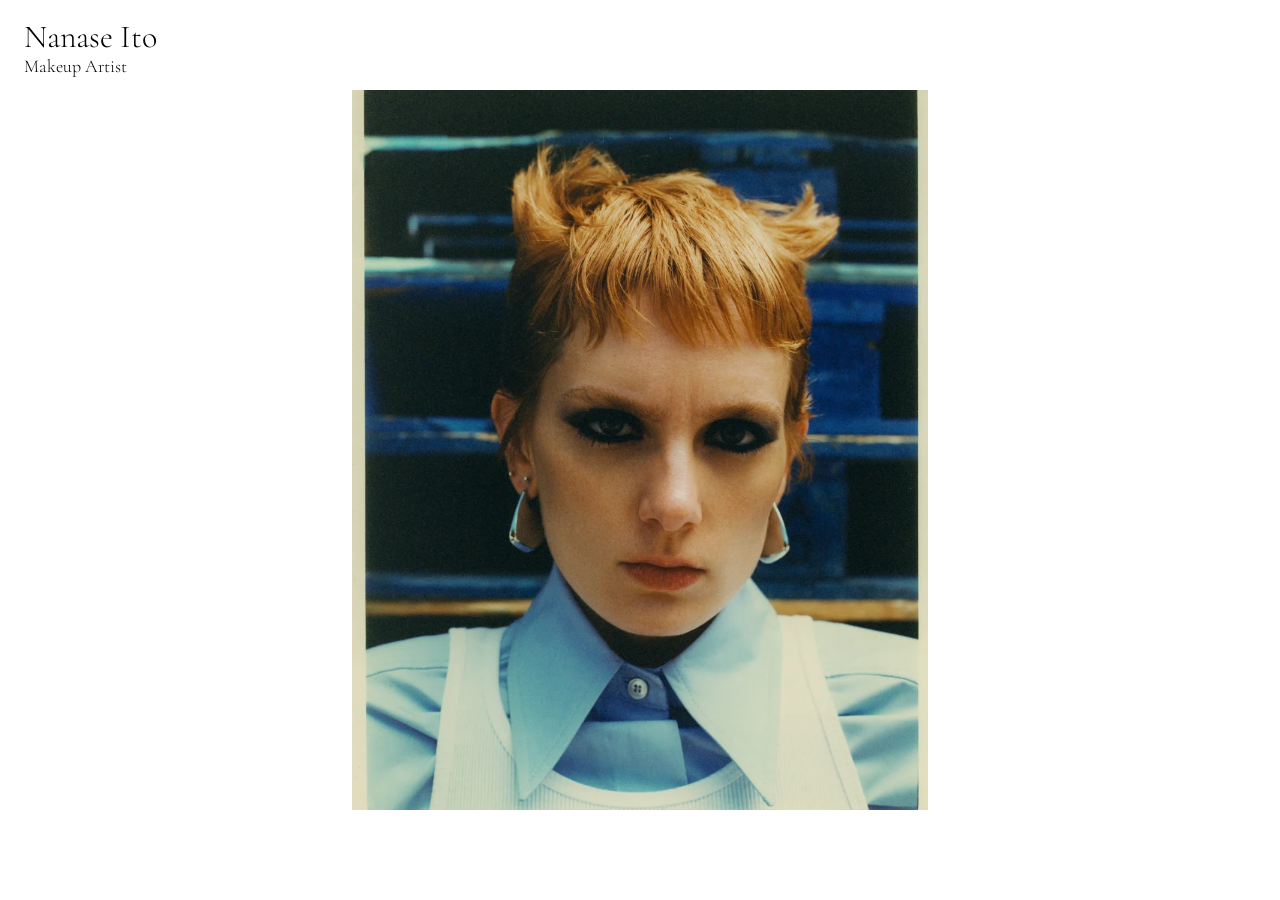
==== index.html @ 6bb492e7 "Nanase Ito: Single Top version Co-Authored-By: Claude Opus 5.5 <noreply@anthropic.com>" ====
<!doctype html>
<html lang="en">
<head>
  <meta charset="utf-8" />
  <meta name="viewport" content="width=device-width, initial-scale=1, viewport-fit=cover" />
  <meta name="format-detection" content="telephone=no, email=no, address=no, date=no" />
  <title>NANASE ITO — Makeup artist</title>
  <meta name="description" content="Nanase Ito, Japanese makeup artist based in New York." />
  <meta name="robots" content="noindex" />

  <link rel="icon" href="data:," />
  <link rel="preconnect" href="https://fonts.googleapis.com" />
  <link rel="preconnect" href="https://fonts.gstatic.com" crossorigin />
  <link rel="stylesheet" href="https://fonts.googleapis.com/css2?family=Cormorant+Garamond:wght@300&display=swap" />
  <!-- Brand typography (.brand / .brand-line, --brand-* and their breakpoints) comes from overview.css,
       so HOME and Overview always share the same values. -->
  <link rel="stylesheet" href="overview.css" />
  <style>
    /* Single Top HOME: one photo, no scroll. The whole screen is one link to overview.html. */
    html, body { height: 100%; overflow: hidden; background: #fff; }
    .home-link {
      position: fixed; inset: 0;
      display: flex; align-items: center; justify-content: center;
    }
    .home-link:focus-visible { outline-offset: -6px; }
    /* Same as Overview: name 2 rows, profession = second line */
    .brand-sub { font-size: var(--brand-role-size); }
    /* Photo: centred, aspect ratio kept (no cropping), fitted inside the screen.
       Top and bottom keep the header height free so it never sits under the brand. */
    .home-photo {
      display: block;
      width: auto; height: auto;
      max-width: calc(100vw - var(--header-edge) * 2);
      max-height: calc(100vh - var(--header-height) * 2);
      max-height: calc(100dvh - var(--header-height) * 2);
    }
  </style>
</head>

<body>
  <a class="home-link" href="overview.html" aria-label="Nanase Ito, Makeup Artist — Overview">
    <span class="brand">
      <span class="brand-line">Nanase Ito</span>
      <span class="brand-line brand-sub">Makeup Artist</span>
    </span>
    <img class="home-photo" src="img/teeth-magazine/02.webp" width="960" height="1200" alt="TEETH MAGAZINE" />
  </a>
</body>
</html>
---- overview.css ----
:root { font-family: "Helvetica Neue", Helvetica, Arial, sans-serif; color: #000; --bg: #fff; background: var(--bg); font-size: 14px; --edge: 14px; }
* { box-sizing: border-box; }
body { margin: 0; }
button, a { color: inherit; font: inherit; -webkit-tap-highlight-color: transparent; }
button { padding: 0; border: 0; background: none; cursor: pointer; appearance: none; -webkit-appearance: none; }
a { text-decoration: none; }
button:focus-visible, a:focus-visible { outline: 1px solid currentColor; outline-offset: 4px; }
.no-ring:focus-visible { outline: none; }
[hidden] { display: none !important; }
/* Nanase header: same design and values as index.css .site-header (name / profession
   in two rows top-left, nav top-right, frosted band). Element ids/classes are kept
   because overview.js inerts #brand and .index-header-nav while the Lightbox is open.
   --header-edge is the header's own side margin; --edge stays the grid's. */
:root {
  --header-edge: 24px;
  /* ブランド表記: HOME / Information (styles.css) と同じ値。Cormorant Garamond 300 は
     Helvetica より小さく見えるため、旧サイズ 28px / 16px の 8/7 倍（キャップハイトが揃う）。 */
  --brand-font: "Cormorant Garamond", "Helvetica Neue", Helvetica, Arial, serif;
  --brand-font-weight: 300;
  --brand-name-size: 32px;
  --brand-role-size: 18px;
  /* ナビ文字サイズ = HOME (styles.css) の .nav-link と同値:
     PC 0.7rem(=11.2px, HOME は root 16px) / 768–860px 13px / 767px 以下 10px（Helvetica Neue 400）。
     Overview は :root が 14px なので rem ではなく px で指定。 */
  --nav-size: 11.2px;
  --header-top: max(18px, env(safe-area-inset-top));
  --header-pad-bottom: 12px;
  --header-height: calc(var(--header-top) + (var(--brand-name-size) + var(--brand-role-size)) * 1.2 + var(--header-pad-bottom));
  --grid-top: calc(var(--header-height) + 20px);
}
/* index / overview / modal 共通のブランド表記（Nanase: 黒文字、difference blendは不使用） */
.brand, .modal-brand {
  position: fixed;
  left: max(var(--header-edge), env(safe-area-inset-left));
  top: var(--header-top);
  text-align: left;
  line-height: 1.2;
  font-family: var(--brand-font);
  font-weight: var(--brand-font-weight);
  font-style: normal;
  z-index: 10;
  padding-top: 0;
}
.brand { color: #000; }
/* Nanase: full-width frosted header band behind .brand + .index-header-nav */
.header-bg {
  position: fixed; top: 0; left: 0; right: 0; z-index: 9;
  height: var(--header-height);
  background: rgba(255, 255, 255, 0.555);
  backdrop-filter: blur(16px); -webkit-backdrop-filter: blur(16px);
  pointer-events: none;
}

/* Nanase: name over profession (two rows) */
.brand-line { display: block; font-size: var(--brand-name-size); }
.brand-line + .brand-line { font-size: var(--brand-role-size); }
/* Nanase: header nav top-right, bottom-aligned with the profession line */
.index-header-nav {
  display: flex; gap: 10px;
  position: fixed; z-index: 10; color: #000;
  right: max(var(--header-edge), env(safe-area-inset-right));
  top: calc(var(--header-height) - var(--header-pad-bottom) - var(--nav-size) * 1.2);
  font-size: var(--nav-size); line-height: 1.2; white-space: nowrap;
  font-weight: normal;
}

#index-modal-caption {
  font-size: 10px;
}

@media (min-width: 768px) and (max-width: 860px) { :root { --nav-size: 13px; } }
/* Moving Image (moving-image.html): 動画3本の均等3カラム。各セルは動画自身の縦横比
   (--ar, overview.js) で高さが決まるので余白（レターボックス）が出ない。
   間隔は Overview の Justified Layout (boxSpacing 12px) と同じ。 */
#grid.mi-grid {
  display: grid; grid-template-columns: repeat(3, minmax(0, 1fr));
  gap: 12px; align-items: start;
}
#grid.mi-grid .jl-item { position: static; width: 100%; aspect-ratio: var(--ar); }
/* 768px 以上は overview.js が Justified Layout で1行に配置（高さ統一）。下の gap はその間隔として読まれる。
   768–1023px: 間隔を 1024px で 12px になる比率で縮小 */
@media (max-width: 1023px) { #grid.mi-grid { gap: 1.171875vw; } } /* = 12px × 幅 / 1024px */
/* 767px 以下: 縦1列、左右余白は Overview モバイルと同じ (--edge 10px) */
@media (max-width: 767px) { #grid.mi-grid { grid-template-columns: 1fr; gap: 12px; } }

#overview { padding: var(--grid-top) var(--edge) 64px; }
#grid { position: relative; }
.jl-item { display: block; margin: 0; }
/* hoverの拡大はimg/video側で行う。wrapper自体のサイズは固定し、hover判定の境界がズレないようにする */
.jl-item img, .jl-item video { width: 100%; height: 100%; object-fit: contain; display: block; transform-origin: center; transition: transform 180ms ease; }
.jl-item:focus-visible { z-index: 2; }
.jl-item:focus-visible img, .jl-item:focus-visible video { transform: scale(1.065); }
.jl-item.selected { z-index: 2; }
.jl-item.selected img, .jl-item.selected video { transform: scale(0.85); }
/* hover-groupはoverview.jsが同一project内の全thumbnailに付与。タッチのtap-to-previewにも使うためmedia queryで絞らない */
.jl-item.hover-group { z-index: 2; }
.jl-item.hover-group img, .jl-item.hover-group video { transform: scale(0.85); }
.bottom-nav, .modal-footer { position: fixed; bottom: 0; left: 0; right: 0; padding: 9px max(var(--edge), env(safe-area-inset-right)) max(9px, env(safe-area-inset-bottom)) max(var(--edge), env(safe-area-inset-left)); min-height: 46px; display: flex; align-items: center; justify-content: space-between; gap: 20px; font-size:11px;   text-transform: uppercase;}
.bottom-nav { z-index: 5; background: var(--bg); backdrop-filter: blur(14px); -webkit-backdrop-filter: blur(14px); }
.bottom-nav[inert], .brand[inert], .brand[inert] ~ .header-bg { visibility: hidden; }
.caption { line-height: 1.25; min-height: 30px; }
.caption span { display: block; }

.overlay { position: fixed; inset: 0; z-index: 20; background: rgba(245,245,245,.72); backdrop-filter: blur(5px); -webkit-backdrop-filter: blur(5px); }
/* #modalは横drag操作のみのため縦scrollを無効化 */
#modal { touch-action: none; overscroll-behavior-y: none; }
/* Nanase: fully opaque white lightbox background (overrides .overlay translucency) */
#modal { background: #FFFFFF; }
.stage { position: absolute; inset: var(--header-height) 30px 54px; overflow: hidden; touch-action: none; }
.modal-media { position: absolute; inset: 0; width: 100%; height: 100%; object-fit: contain; display: block; user-select: none; -webkit-user-select: none; }
.modal-footer button { font-size: 22px; min-width: 44px; min-height: 44px; text-align: right; }
@media (max-width: 767px) {
  :root { --edge: 10px; font-size: 14px; }
  :root {
    --header-edge: 20px;
    --brand-name-size: 26px;
    --brand-role-size: 18px;
    --nav-size: 10px;
    --header-top: max(12px, env(safe-area-inset-top));
    --header-pad-bottom: 8px;
  }
  .stage { inset: var(--header-height) 0 64px; }
}

/* reduced motion設定時はhoverのscale transitionを無効化 */
@media (prefers-reduced-motion: reduce) { .jl-item img, .jl-item video { transition: none; } }

/* ==========================================================================
   Lightbox custom video controls (sv) — ported from the Kazuko Kitaoka site
   (kazukokitaoka01/testkk01/styles.css "15) Custom video controls (sv)").
   .modal-video fills .stage like .modal-media images; .gm-video-wrap is sized to the
   video's aspect ratio (--ar, set by overview.js) with container units, so the controls
   run along the video's own bottom edge.
   ========================================================================== */
.modal-video {
  display: flex; align-items: center; justify-content: center;
  container-type: size;
}
.gm-video-wrap {
  position: relative;
  flex: 0 0 auto;
  width: min(100cqw, 100cqh * var(--ar));
  height: min(100cqh, 100cqw / var(--ar));
  opacity: 0;
  transition: opacity .35s ease;
}
/* JS が付与：準備完了で表示 */
.gm-video-wrap.is-ready { opacity: 1; }
.gm-video-wrap video {
  display: block; width: 100%; height: 100%; object-fit: contain;
  user-select: none; -webkit-user-select: none;
}
/* ネイティブの操作UIは使わない（iOS Safari の再生ボタン等も含め非表示） */
.gm-video-wrap video::-webkit-media-controls,
.gm-video-wrap video::-webkit-media-controls-start-playback-button,
.gm-video-wrap video::-webkit-media-controls-panel { display: none !important; -webkit-appearance: none; }

/* コントロール本体（動画の下端に沿わせる） */
.sv-controls {
  position: absolute; left: 0; right: 0; bottom: 0;
  padding: 12px 14px;
  display: flex; flex-direction: column; gap: 6px;
  opacity: 0; pointer-events: none;
  transition: opacity .25s ease;
  z-index: 10;
  background: linear-gradient(to top, rgba(0,0,0,0.35), rgba(0,0,0,0));
  border-radius: 0 0 6px 6px;
}
/* PC：ホバーで表示 */
.gm-video-wrap:hover .sv-controls { opacity: 1; pointer-events: auto; }
/* JS で付与：表示 */
.sv-controls.is-visible { opacity: 1; pointer-events: auto; }
/* プログレスバー（クリックでシーク） */
.sv-progress {
  position: relative; height: 6px;
  background: rgba(0, 0, 0, 0.3);
  overflow: hidden; cursor: pointer; touch-action: none;
}
/* 進捗バー（JS で width を更新） */
.sv-progress__bar { width: 0; height: 100%; background: #fff; }
/* ボタン行（左右配置） */
.sv-nav { display: flex; justify-content: space-between; align-items: center; }
.sv-nav__right { display: flex; gap: 14px; }
/* ボタン共通（白文字） */
.sv-btn {
  border: none; background: transparent; color: #fff;
  font-size: 11px; letter-spacing: 0.06em;
  padding: 4px 0; cursor: pointer;
}
/* モバイル用：コントロールの余白を少し減らす */
@media (max-width: 480px) { .sv-controls { padding: 8px 12px; } }
/* hover なし（タッチ）：初期非表示、.is-visible で表示 */
@media (hover: none) and (pointer: coarse) {
  .gm-video-wrap .sv-controls { opacity: 0; pointer-events: none; transition: opacity .35s ease; }
  .gm-video-wrap .sv-controls.is-visible { opacity: 1; pointer-events: auto; }
}
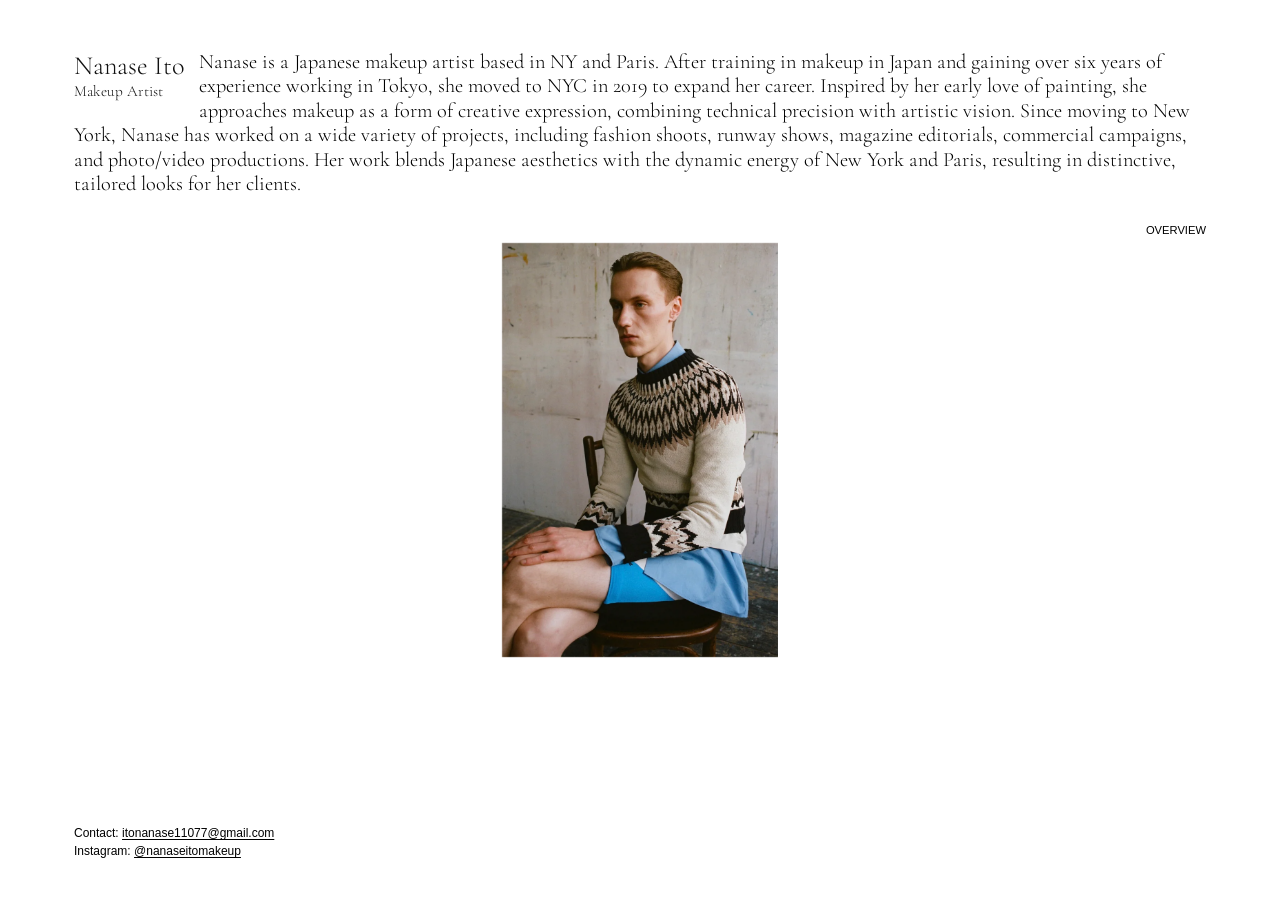
==== commit 80b71492: "HOME: scrubber, bio and contact layout - Replace the single photo with a scrubber of each project's " ====
--- a/index.html
+++ b/index.html
@@ -1,5 +1,5 @@
 <!doctype html>
-<html lang="en">
+<html lang="en" class="single-top">
 <head>
   <meta charset="utf-8" />
   <meta name="viewport" content="width=device-width, initial-scale=1, viewport-fit=cover" />
@@ -15,35 +15,31 @@
   <!-- Brand typography (.brand / .brand-line, --brand-* and their breakpoints) comes from overview.css,
        so HOME and Overview always share the same values. -->
   <link rel="stylesheet" href="overview.css" />
-  <style>
-    /* Single Top HOME: one photo, no scroll. The whole screen is one link to overview.html. */
-    html, body { height: 100%; overflow: hidden; background: #fff; }
-    .home-link {
-      position: fixed; inset: 0;
-      display: flex; align-items: center; justify-content: center;
-    }
-    .home-link:focus-visible { outline-offset: -6px; }
-    /* Same as Overview: name 2 rows, profession = second line */
-    .brand-sub { font-size: var(--brand-role-size); }
-    /* Photo: centred, aspect ratio kept (no cropping), fitted inside the screen.
-       Top and bottom keep the header height free so it never sits under the brand. */
-    .home-photo {
-      display: block;
-      width: auto; height: auto;
-      max-width: calc(100vw - var(--header-edge) * 2);
-      max-height: calc(100vh - var(--header-height) * 2);
-      max-height: calc(100dvh - var(--header-height) * 2);
-    }
-  </style>
+  <link rel="stylesheet" href="styles.css" />
 </head>
 
 <body>
-  <a class="home-link" href="overview.html" aria-label="Nanase Ito, Makeup Artist — Overview">
-    <span class="brand">
+  <a class="home-link" href="overview.html" aria-label="Nanase Ito, Makeup Artist — Overview"></a>
+  <header class="home-header">
+    <a class="brand" href="overview.html">
       <span class="brand-line">Nanase Ito</span>
       <span class="brand-line brand-sub">Makeup Artist</span>
-    </span>
-    <img class="home-photo" src="img/teeth-magazine/02.webp" width="960" height="1200" alt="TEETH MAGAZINE" />
-  </a>
+    </a>
+    <div class="home-bio">
+      <p>Nanase is a Japanese makeup artist based in NY and Paris. After training in makeup in Japan and gaining over six years of experience working in Tokyo, she moved to NYC in 2019 to expand her career. Inspired by her early love of painting, she approaches makeup as a form of creative expression, combining technical precision with artistic vision. Since moving to New York, Nanase has worked on a wide variety of projects, including fashion shoots, runway shows, magazine editorials, commercial campaigns, and photo/video productions. Her work blends Japanese aesthetics with the dynamic energy of New York and Paris, resulting in distinctive, tailored looks for her clients.</p>
+    </div>
+    <nav class="home-nav" aria-label="Site"><a href="overview.html">Overview</a></nav>
+  </header>
+  <div class="scrubber-stage">
+    <div class="scrubber" id="scrubber" tabindex="0" role="group" aria-roledescription="slideshow" aria-label="Selected work">
+      <img class="scrubber-img" id="scrubber-img" src="img/dazed-beauty/01.webp" width="1000" height="1200" alt="DAZED BEAUTY" draggable="false" decoding="sync" />
+    </div>
+  </div>
+  <p class="home-contact">
+    Contact: <a href="mailto:itonanase11077@gmail.com">itonanase11077@gmail.com</a><br>
+    Instagram: <a href="https://www.instagram.com/nanaseitomakeup/" target="_blank" rel="noopener noreferrer">@nanaseitomakeup</a>
+  </p>
+  <script src="portfolio-data.js"></script>
+  <script src="home-scrubber.js"></script>
 </body>
 </html>
--- a/styles.css
+++ b/styles.css
@@ -0,0 +1,581 @@
+/* Existing INFORMATION and legacy layout styles */
+/* ========================================
+   Base
+   ======================================== */
+
+:where(:root:not(.single-top)) * { box-sizing: border-box; }
+html:where(:root:not(.single-top)), :where(:root:not(.single-top)) body { height: 100%; }
+
+/* 背景色: overview.css と同じ（:root { --bg: #fff; background: var(--bg) }） */
+:root:where(:root:not(.single-top)){
+  --bg: #fff;
+  background: var(--bg);
+}
+
+:where(:root:not(.single-top)) body{
+  margin: 0;
+  /* 参考コードの acumin-pro (Typekit) は別サイトのキットのため読み込まず、既存 site/ と同じ書体を使用 */
+  font-family: "Helvetica Neue", Helvetica, Arial, sans-serif;
+  font-weight: 400;
+  font-style: normal;
+  background: var(--bg);
+  color: #111;
+}
+
+/* ========================================
+   Layout
+   ======================================== */
+
+:where(:root:not(.single-top)) .layout{
+  min-height: 100svh;
+  display: grid;
+  grid-template-columns: 1fr;
+}
+
+:where(:root:not(.single-top)) .main{
+  padding: 24px;
+}
+
+/* ========================================
+   NAV (shared)
+   ======================================== */
+
+:where(:root:not(.single-top)) .nav{
+  background: var(--bg);
+  transition: opacity 0.3s ease;
+  will-change: opacity;
+}
+
+:where(:root:not(.single-top)) .nav.is-faded{
+  opacity: 1;
+  pointer-events: auto;
+}
+
+:where(:root:not(.single-top)) .nav-inner{
+  padding: 24px 18px;
+}
+
+:where(:root:not(.single-top)) .nav-top{
+  display: flex;
+  align-items: flex-start;
+}
+
+/* ブランド表記（名前・職業）: HOME / Overview / Information で共通の値。
+   Cormorant Garamond 300 は Helvetica より小さく見えるため、Overview の旧サイズ
+   (Helvetica 28px / 16px) とキャップハイトが揃う 8/7 倍に設定。 */
+:root:where(:root:not(.single-top)){
+  --brand-font: "Cormorant Garamond", "Helvetica Neue", Helvetica, Arial, serif;
+  --brand-font-weight: 300;
+  --brand-name-size: 32px;
+  --brand-role-size: 18px;
+  --brand-line-height: 1.2;
+}
+@media (max-width: 767px){
+  :root:where(:root:not(.single-top)){
+    --brand-name-size: 26px;
+    --brand-role-size: 18px;
+  }
+}
+
+.brand,
+.brand-sub,
+:where(:root:not(.single-top)) .hp-name span{
+  display: block;
+  font-family: var(--brand-font);
+  font-weight: var(--brand-font-weight);
+  line-height: var(--brand-line-height);
+  letter-spacing: normal;
+  color: #111;
+  text-decoration: none;
+}
+
+.brand,
+:where(:root:not(.single-top)) .hp-name .hp-name__name{ font-size: var(--brand-name-size); }
+
+.brand-sub,
+:where(:root:not(.single-top)) .hp-name .hp-name__role{ font-size: var(--brand-role-size); }
+
+:where(:root:not(.single-top)) .nav-menu{
+  margin-top: 24px; /* 18 → 24: ブランド表記の拡大に合わせて作品タイトルとの間を確保 */
+  display: flex;
+  flex-direction: column;
+}
+
+:where(:root:not(.single-top)) .nav-label {
+  font-size: 0.6rem;
+  letter-spacing: 0.08em;
+  opacity: 0.55;
+  margin-bottom: 4px; /* リンク群との距離 */
+  pointer-events: none; /* クリック不可 */
+}
+
+/* NEWEST WORKS 直下の現在のプロジェクト名（スクロール位置に連動） */
+:where(:root:not(.single-top)) .nav-current{
+  font-size: 0.7rem;
+  padding: 3px 0;
+  min-height: calc(0.7rem * 1.35 + 6px); /* 切替時も高さを固定 */
+  line-height: 5.35;
+}
+
+:where(:root:not(.single-top)) .nav-menu .nav-link[href*="overview"] {
+  margin-top: 50px;
+}
+
+
+:where(:root:not(.single-top)) .nav-link{
+  display: inline-block;
+  text-decoration: none;
+  color: #111;
+  font-size: 0.7rem;
+  padding: 3px 0;
+  opacity: 0.85;
+}
+
+:where(:root:not(.single-top)) .nav-link:hover{ opacity: 1; }
+
+.nav-link.is-active,
+:where(:root:not(.single-top)) .nav-link[aria-current="page"]{
+  text-decoration: underline;
+  opacity: 1;
+}
+
+/* “Information” link (same look/feel as nav) */
+:where(:root:not(.single-top)) .nav .js-info{
+  font-size: 0.7rem;
+  color: inherit;
+  text-decoration: none;
+  cursor: pointer;
+  white-space: nowrap;
+  padding-top: 10px;
+}
+:where(:root:not(.single-top)) .nav .js-info:hover{ opacity: 0.75; }
+
+/* ========================================
+   Info page (shared)
+   ======================================== */
+
+:where(:root:not(.single-top)) .info-page{
+  position: fixed;
+  inset: 0;
+  background: var(--bg);
+  display: none;
+  z-index: 1200;
+}
+
+:where(:root:not(.single-top)) body.info-open .info-page{ display: block; }
+:where(:root:not(.single-top)) body.info-open{ overflow: hidden; }
+
+/* 独立ページ（info.html）では内容が画面を超えた場合にスクロールできるように */
+:where(:root:not(.single-top)) .info-page{ overflow-y: auto; }
+
+:where(:root:not(.single-top)) .info-page__inner{
+  padding: 16px;
+  line-height: 1.5;
+  font-size: 0.6rem;
+  font-weight: 500;
+  letter-spacing: 0.06em;
+}
+
+.hp-label,
+.hp-list,
+:where(:root:not(.single-top)) .hp-note{
+  margin: 0 0 26px;
+}
+
+:where(:root:not(.single-top)) .hp-pdflink{ margin: 56px 0; }
+
+:where(:root:not(.single-top)) .hp-copyright{
+  margin-top: 60px;
+  font-size: 0.6rem;
+  font-weight: 100;
+  letter-spacing: 0.06em;
+}
+
+:where(:root:not(.single-top)) .info-page a{
+  color: inherit;
+  text-decoration: none;
+}
+:where(:root:not(.single-top)) .info-page a:hover{ opacity: 0.75; }
+
+:where(:root:not(.single-top)) .info-back{
+  display: inline-block;
+  margin-bottom: 32px;
+  font-size: 0.6rem;
+  letter-spacing: 0.06em;
+  cursor: pointer;
+}
+:where(:root:not(.single-top)) .info-back:hover{ opacity: 0.7; }
+
+/* ========================================
+   Responsive nav layout (shared)
+   ======================================== */
+
+@media (min-width: 861px){
+  :where(:root:not(.single-top)) .nav{
+    position: fixed;
+    left: 0;
+    top: 0;
+    width: 180px;
+    height: 100svh;
+    z-index: 1000;
+  }
+
+  :where(:root:not(.single-top)) .nav-inner{
+    height: 100svh;
+    overflow: auto;
+  }
+
+  :where(:root:not(.single-top)) .nav-top{
+    flex-direction: column;
+    align-items: flex-start;
+  }
+
+  :where(:root:not(.single-top)) .main{
+    padding: 24px;
+    padding-left: calc(180px + 24px);
+    transition: padding-left 0.25s ease;
+  }
+
+  :where(:root:not(.single-top)) .layout.is-nav-faded .main{
+    padding-left: 24px;
+  }
+}
+
+/* ========================================
+   Mobile header + caption (<= 860px)
+   Overview (overview.css) のヘッダーと画像下キャプションに数値を合わせる:
+   左=名前/職業、右=Overview/Information（職業の行と下揃え）、
+   下端固定のキャプション=作品タイトル/フォトグラファー。
+   ======================================== */
+
+/* Overview の --header-edge / --nav-size / --header-top / --header-pad-bottom / --edge と同値 */
+:root:where(:root:not(.single-top)){
+  --m-header-edge: 24px;
+  --m-nav-size: 13px;
+  --m-header-top: max(18px, env(safe-area-inset-top));
+  --m-header-pad-bottom: 12px;
+  --m-caption-edge: 14px;
+}
+@media (max-width: 767px){
+  :root:where(:root:not(.single-top)){
+    --m-header-edge: 20px;
+    --m-nav-size: 10px;
+    --m-header-top: max(12px, env(safe-area-inset-top));
+    --m-header-pad-bottom: 8px;
+    --m-caption-edge: 10px;
+  }
+}
+
+/* 画像下キャプション（PC ではサイドナビにタイトルを出すので非表示） */
+:where(:root:not(.single-top)) .m-caption{ display: none; }
+
+@media (max-width: 860px){
+  :where(:root:not(.single-top)) .nav{
+    position: sticky;
+    top: 0;
+    z-index: 1000;
+    /* overview.css .header-bg と同じ半透明のすりガラス帯 */
+    background: rgba(255, 255, 255, 0.555);
+    backdrop-filter: blur(16px);
+    -webkit-backdrop-filter: blur(16px);
+  }
+
+  :where(:root:not(.single-top)) .nav-inner{
+    display: flex;
+    align-items: flex-end; /* リンクの行を職業の行と下揃え */
+    justify-content: space-between;
+    gap: 16px;
+    padding: var(--m-header-top) max(var(--m-header-edge), env(safe-area-inset-right)) var(--m-header-pad-bottom) max(var(--m-header-edge), env(safe-area-inset-left));
+  }
+
+  :where(:root:not(.single-top)) .nav-top{
+    display: flex;
+    flex-direction: column; /* Overview と同じく名前の下に職業 */
+    align-items: flex-start;
+    gap: 0;
+  }
+
+  :where(:root:not(.single-top)) .nav-menu{
+    margin: 0;
+    padding: 0;
+    display: flex;
+    flex-direction: row;
+    gap: 10px;
+    flex-wrap: nowrap;
+    align-items: flex-end;
+    margin-left: auto;
+    white-space: nowrap;
+  }
+
+  /* 作品タイトルは下端のキャプションに表示 */
+  :where(:root:not(.single-top)) .nav-current{ display: none; }
+
+  .nav-link,
+  :where(:root:not(.single-top)) .nav .js-info{
+    font-size: var(--m-nav-size);
+    line-height: 1.2;
+    padding: 0;
+    margin: 0;
+    opacity: 1;
+  }
+  :where(:root:not(.single-top)) .nav-menu .nav-link[href*="overview"]{ margin-top: 0; }
+
+  /* 下端固定キャプションの高さ分、最後の画像が隠れないように余白を確保 */
+  :where(:root:not(.single-top)) .main{
+    padding: 16px;
+    padding-bottom: calc(46px + 16px + env(safe-area-inset-bottom));
+  }
+
+  :where(:root:not(.single-top)) .m-caption{
+    position: fixed;
+    left: 0;
+    right: 0;
+    bottom: 0;
+    z-index: 900;
+    display: flex;
+    align-items: center;
+    min-height: 46px;
+    padding: 9px max(var(--m-caption-edge), env(safe-area-inset-right)) max(9px, env(safe-area-inset-bottom)) max(var(--m-caption-edge), env(safe-area-inset-left));
+    /* overview.css .bottom-nav と同じ背景処理 */
+    background: var(--bg);
+    backdrop-filter: blur(14px);
+    -webkit-backdrop-filter: blur(14px);
+    font-size: 11px;
+    line-height: 1.25;
+    text-transform: uppercase;
+    text-align: left;
+  }
+
+  :where(:root:not(.single-top)) .m-caption__inner{ min-height: 30px; }
+  :where(:root:not(.single-top)) .m-caption__inner span{ display: block; }
+}
+
+/* ========================================
+   horizontal scroll: page-specific (Main / Grid)
+   目的:
+   - portrait (mobile/tablet): 縦スクロールで1カラム
+   - desktop landscape (>=900px): 横スクロール
+   - nav は上で “shared” として完結している前提
+   ======================================== */
+
+/* --- Main defaults (portrait / base) --- */
+/* 注意: shared側で .main padding は既に定義されているので
+   ここでは “上書きしない” ほうが整理しやすい。
+   ただし portrait 時のギャラリー幅だけはここで定義する。 */
+
+:where(:root:not(.single-top)) .grid{
+  width: min(980px, 100%);
+  margin: 0 auto;
+}
+
+:where(:root:not(.single-top)) .grid-inner{
+  display: grid;
+  grid-template-columns: 1fr;
+  gap: 24px;
+}
+
+:where(:root:not(.single-top)) .grid-inner::before{
+  content: none;
+}
+
+:where(:root:not(.single-top)) .card{
+  margin: 0;
+  width: 100%;
+}
+
+:where(:root:not(.single-top)) .card img{
+  display: block;
+  width: 100%;
+  height: auto;
+}
+
+/* portrait/mobile spacing tweak (optional) */
+@media (max-width: 860px){
+  :where(:root:not(.single-top)) .grid{ width: 100%; }
+  :where(:root:not(.single-top)) .grid-inner{ gap: 16px; }
+}
+
+/* --- Horizontal scroll mode (desktop landscape) --- */
+@media (min-width: 900px) and (orientation: landscape){
+
+  /* main の left padding は shared 側(= nav幅ぶん)を維持する想定。
+     横モードだけ、縦スクロール混入を防ぐために overflow を切る。 */
+  :where(:root:not(.single-top)) .main{
+    padding-top: 0;
+    padding-right: 0;
+    padding-bottom: 0;
+    overflow: hidden;
+  }
+
+  :where(:root:not(.single-top)) .grid{
+    width: 100%;
+    margin: 0;
+  }
+
+  :where(:root:not(.single-top)) .grid-inner{
+    display: flex;
+    gap: 48px;
+
+    height: 100svh;
+
+    padding: 24px 0;
+
+    overflow-x: auto;
+    overflow-y: hidden;
+
+    align-items: center;
+    -webkit-overflow-scrolling: touch;
+
+    scroll-snap-type: x proximity;
+  }
+
+  /* 左余白スペーサー（nav幅ぶん） */
+  :where(:root:not(.single-top)) .grid-inner::before{
+    content: none;
+  }
+
+  :where(:root:not(.single-top)) .card{
+    flex: 0 0 auto;
+    width: auto;
+    margin: 0;
+    scroll-snap-align: start;
+  }
+
+  :where(:root:not(.single-top)) .card img{
+    width: auto;
+    height: calc(100svh - 48px);
+    max-height: 900px;
+  }
+}
+
+
+
+
+
+
+
+
+
+
+/* マウスホイール（縦）→ 横スクロール変換中は snap を一時停止（script.js） */
+:where(:root:not(.single-top)) .grid-inner.is-wheeling{
+  scroll-snap-type: none;
+}
+
+/* Information: Biography 本文（Helvetica Neue。ラベル類 0.6rem より一段大きく、読みやすい行幅に制限） */
+:where(:root:not(.single-top)) .hp-bio{
+  max-width: 34em;
+  margin: 0 0 44px; /* 問い合わせ先との間 */
+  font-size: 0.75rem;
+  font-weight: 400;
+  line-height: 1.6;
+  letter-spacing: 0.01em;
+  text-align: left;
+}
+:where(:root:not(.single-top)) .hp-bio p{ margin: 0 0 1em; }
+:where(:root:not(.single-top)) .hp-bio p:last-child{ margin-bottom: 0; }
+
+/* Single Top HOME */
+html:where(:root.single-top), :where(:root.single-top) body {
+  min-height: 100%;
+  background: #fff;
+}
+:where(:root.single-top) body {
+  box-sizing: border-box;
+  width: min(100%, 1180px);
+  min-height: 100dvh;
+  margin: 0 auto;
+  padding: max(clamp(22px, 6vh, 50px), env(safe-area-inset-top))
+    max(var(--header-edge), env(safe-area-inset-right))
+    max(clamp(20px, 5vh, 40px), env(safe-area-inset-bottom))
+    max(var(--header-edge), env(safe-area-inset-left));
+  display: grid;
+  grid-template-rows: auto minmax(80px, 1fr) auto;
+  row-gap: clamp(12px, 3vh, 26px);
+}
+:where(:root.single-top) .home-link { position: fixed; inset: 0; }
+:where(:root.single-top) .home-link:focus-visible { outline-offset: -6px; }
+
+:where(:root.single-top) .home-header {
+  position: relative;
+  pointer-events: none;
+}
+/* Brand floats left; the bio (one paragraph) starts beside it and wraps under it to the left edge.
+   The same gap is used to the right of and below the brand so the two read as one margin. */
+/* HOME only: brand smaller than Overview's (32/18, mobile 26/18) so it sits beside ~3–4 lines of bio.
+   Scales linearly from 16 / 11.5px at 375px to 28 / 16px at 1440px. Overview / Information keep their sizes. */
+:where(:root.single-top) .home-header {
+  --brand-gap: clamp(8px, 1.2vw, 18px);
+  --brand-name-size: clamp(16px, 11.77px + 1.127vw, 28px);
+  --brand-role-size: clamp(11.5px, 9.92px + 0.4225vw, 16px);
+}
+:where(:root.single-top) .home-header .brand {
+  position: relative; z-index: 3; /* in front of the photo, and of the bio box that runs under the float (keeps the link clickable) */
+  inset: auto; /* cancel overview.css .brand left / top (they would shift a relative box) */
+  float: left;
+  margin: 0 var(--brand-gap) var(--brand-gap) 0;
+  pointer-events: auto;
+}
+:where(:root.single-top) .brand-sub { font-size: var(--brand-role-size); }
+:where(:root.single-top) .home-bio {
+  /* In front of the photo and blended with it: white + difference reads black on the white page
+     and inverts where it overlaps the photo. The header must not be a stacking context, or the
+     blend would be isolated from the photo. */
+  position: relative; z-index: 2;
+  color: #fff;
+  mix-blend-mode: difference;
+  /* Same family / weight as the brand (overview.css --brand-font, Cormorant Garamond 300) */
+  font: var(--brand-font-weight) clamp(12px, 1.59vw, 22.5px) / 1.2 var(--brand-font);
+  pointer-events: auto;
+}
+:where(:root.single-top) .home-bio p { margin: 0; }
+:where(:root.single-top) .home-nav {
+  position: relative; z-index: 2; /* in front of the photo */
+  clear: both;
+  margin-top: clamp(14px, 3vh, 28px);
+  text-align: right;
+  font: 400 var(--nav-size) / 1.2 "Helvetica Neue", Helvetica, Arial, sans-serif;
+  text-transform: uppercase;
+}
+:where(:root.single-top) .home-nav a { pointer-events: auto; }
+
+/* The stage is fixed to the viewport so the photo is always at the centre of the screen,
+   regardless of the bio's height (it may overlap the text). It leaves the surrounding white space clickable. */
+:where(:root.single-top) .scrubber-stage {
+  position: fixed; inset: 0; z-index: 1;
+  display: flex; align-items: center; justify-content: center;
+  pointer-events: none;
+  container-type: size;
+}
+:where(:root.single-top) .scrubber {
+  width: min(59.8vw, 80cqh); /* mobile: 46vw x 1.3; 80cqh keeps the 4:5 box inside the screen height */
+  aspect-ratio: 4 / 5;
+  display: flex; align-items: center; justify-content: center;
+}
+:where(:root.single-top) .scrubber:focus-visible { outline: 1px solid #000; outline-offset: 6px; }
+:where(:root.single-top) .scrubber-img {
+  display: block;
+  width: auto; height: auto; max-width: 100%; max-height: 100%;
+  pointer-events: auto; cursor: ew-resize;
+  touch-action: none; user-select: none; -webkit-user-select: none; -webkit-user-drag: none;
+  -webkit-touch-callout: none; -webkit-tap-highlight-color: transparent;
+}
+
+:where(:root.single-top) .home-contact {
+  position: relative;
+  margin: 0;
+  font: 400 10px / 1.5 "Helvetica Neue", Helvetica, Arial, sans-serif;
+  color: #000;
+  pointer-events: none;
+  grid-row: 3; /* keep it at the bottom now that the stage is out of the grid */
+}
+:where(:root.single-top) .home-contact a {
+  pointer-events: auto;
+  text-decoration: underline;
+  text-underline-offset: 2px;
+}
+
+@media (min-width: 768px) {
+  :where(:root.single-top) .scrubber { width: min(46vw, 36.8dvh, 80cqh); }
+  :where(:root.single-top) .home-contact { font-size: 12px; }
+}
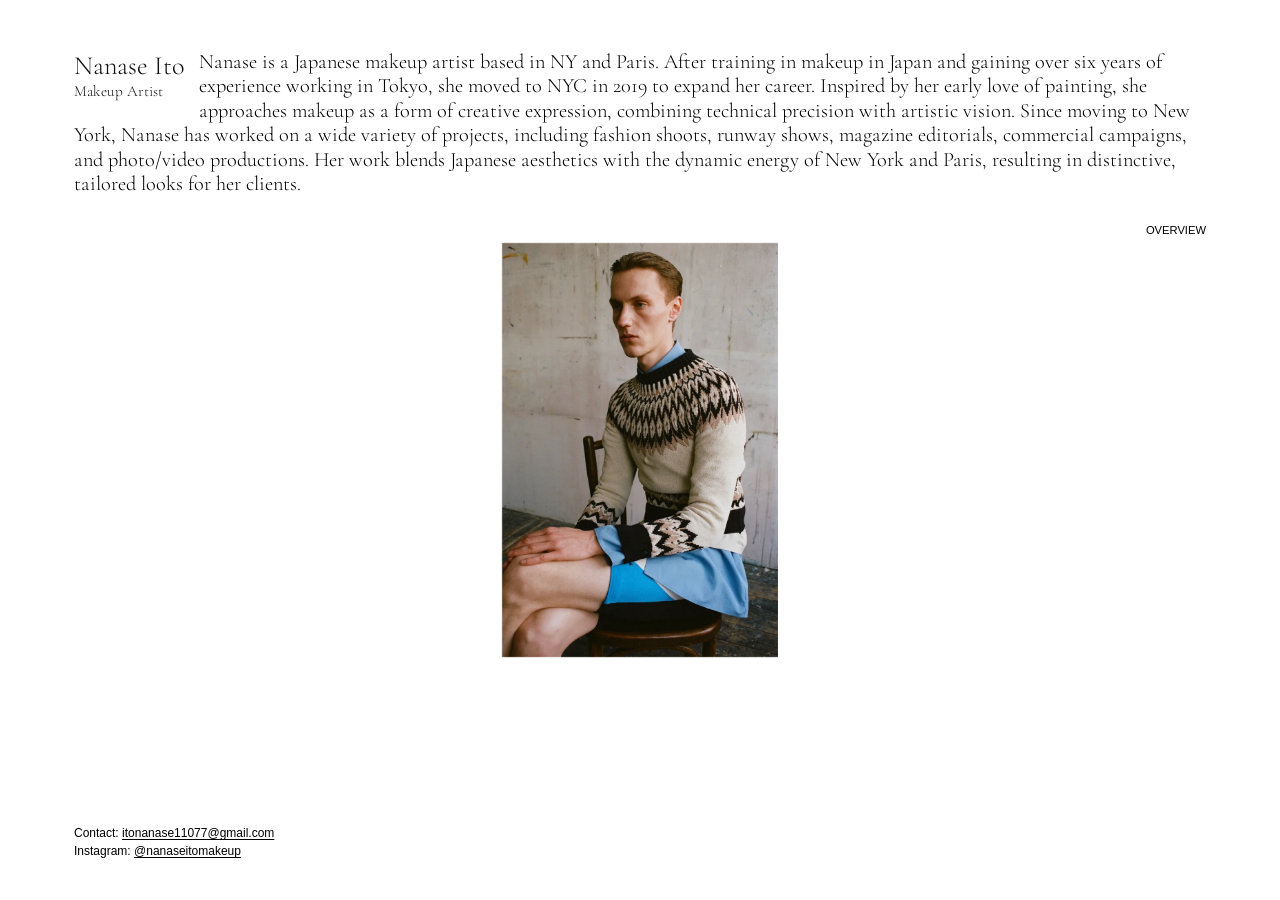
==== commit e27229cc: "Overview / Moving Image hover captions; HOME margin no longer links - Overview and Moving Image: hov" ====
--- a/index.html
+++ b/index.html
@@ -19,7 +19,6 @@
 </head>
 
 <body>
-  <a class="home-link" href="overview.html" aria-label="Nanase Ito, Makeup Artist — Overview"></a>
   <header class="home-header">
     <a class="brand" href="overview.html">
       <span class="brand-line">Nanase Ito</span>
--- a/overview.css
+++ b/overview.css
@@ -76,7 +76,7 @@
   display: grid; grid-template-columns: repeat(3, minmax(0, 1fr));
   gap: 12px; align-items: start;
 }
-#grid.mi-grid .jl-item { position: static; width: 100%; aspect-ratio: var(--ar); }
+#grid.mi-grid .jl-item { position: relative; width: 100%; aspect-ratio: var(--ar); } /* relative: anchors the veil / caption below */
 /* 768px 以上は overview.js が Justified Layout で1行に配置（高さ統一）。下の gap はその間隔として読まれる。
    768–1023px: 間隔を 1024px で 12px になる比率で縮小 */
 @media (max-width: 1023px) { #grid.mi-grid { gap: 1.171875vw; } } /* = 12px × 幅 / 1024px */
@@ -90,14 +90,16 @@
 .jl-item img, .jl-item video { width: 100%; height: 100%; object-fit: contain; display: block; transform-origin: center; transition: transform 180ms ease; }
 .jl-item:focus-visible { z-index: 2; }
 .jl-item:focus-visible img, .jl-item:focus-visible video { transform: scale(1.065); }
-.jl-item.selected { z-index: 2; }
-.jl-item.selected img, .jl-item.selected video { transform: scale(0.85); }
-/* hover-groupはoverview.jsが同一project内の全thumbnailに付与。タッチのtap-to-previewにも使うためmedia queryで絞らない */
-.jl-item.hover-group { z-index: 2; }
-.jl-item.hover-group img, .jl-item.hover-group video { transform: scale(0.85); }
-.bottom-nav, .modal-footer { position: fixed; bottom: 0; left: 0; right: 0; padding: 9px max(var(--edge), env(safe-area-inset-right)) max(9px, env(safe-area-inset-bottom)) max(var(--edge), env(safe-area-inset-left)); min-height: 46px; display: flex; align-items: center; justify-content: space-between; gap: 20px; font-size:11px;   text-transform: uppercase;}
-.bottom-nav { z-index: 5; background: var(--bg); backdrop-filter: blur(14px); -webkit-backdrop-filter: blur(14px); }
-.bottom-nav[inert], .brand[inert], .brand[inert] ~ .header-bg { visibility: hidden; }
+/* Overview / Moving Image (overview.js): hover / first tap = white veil over all of the project's
+   thumbnails; the caption sits on the project's first thumbnail (data-head). Values from the
+   Natsuki Oneyama site (Desktop/website overview.css). */
+.jl-item.is-in-group::after { content: ""; position: absolute; inset: 0; z-index: 1; background: rgba(255, 255, 255, 0.763); pointer-events: none; }
+.ov-cap { position: absolute; left: 4px; top: 2px; z-index: 2; max-width: calc(100% - 8px); color: #000; font-size: 9px; font-weight: 500; letter-spacing: -0.02em; line-height: 1.3; text-align: left; opacity: 0; pointer-events: none; }
+.ov-cap span { display: block; }
+.ov-cap span + span { opacity: 0.9; }
+.jl-item[data-head="1"].is-in-group .ov-cap { opacity: 1; }
+.modal-footer { position: fixed; bottom: 0; left: 0; right: 0; padding: 9px max(var(--edge), env(safe-area-inset-right)) max(9px, env(safe-area-inset-bottom)) max(var(--edge), env(safe-area-inset-left)); min-height: 46px; display: flex; align-items: center; justify-content: space-between; gap: 20px; font-size:11px;   text-transform: uppercase;}
+.brand[inert], .brand[inert] ~ .header-bg { visibility: hidden; }
 .caption { line-height: 1.25; min-height: 30px; }
 .caption span { display: block; }
 
--- a/styles.css
+++ b/styles.css
@@ -493,8 +493,6 @@
   grid-template-rows: auto minmax(80px, 1fr) auto;
   row-gap: clamp(12px, 3vh, 26px);
 }
-:where(:root.single-top) .home-link { position: fixed; inset: 0; }
-:where(:root.single-top) .home-link:focus-visible { outline-offset: -6px; }
 
 :where(:root.single-top) .home-header {
   position: relative;
@@ -540,7 +538,7 @@
 :where(:root.single-top) .home-nav a { pointer-events: auto; }
 
 /* The stage is fixed to the viewport so the photo is always at the centre of the screen,
-   regardless of the bio's height (it may overlap the text). It leaves the surrounding white space clickable. */
+   regardless of the bio's height (it may overlap the text). Only the image itself takes pointer input. */
 :where(:root.single-top) .scrubber-stage {
   position: fixed; inset: 0; z-index: 1;
   display: flex; align-items: center; justify-content: center;
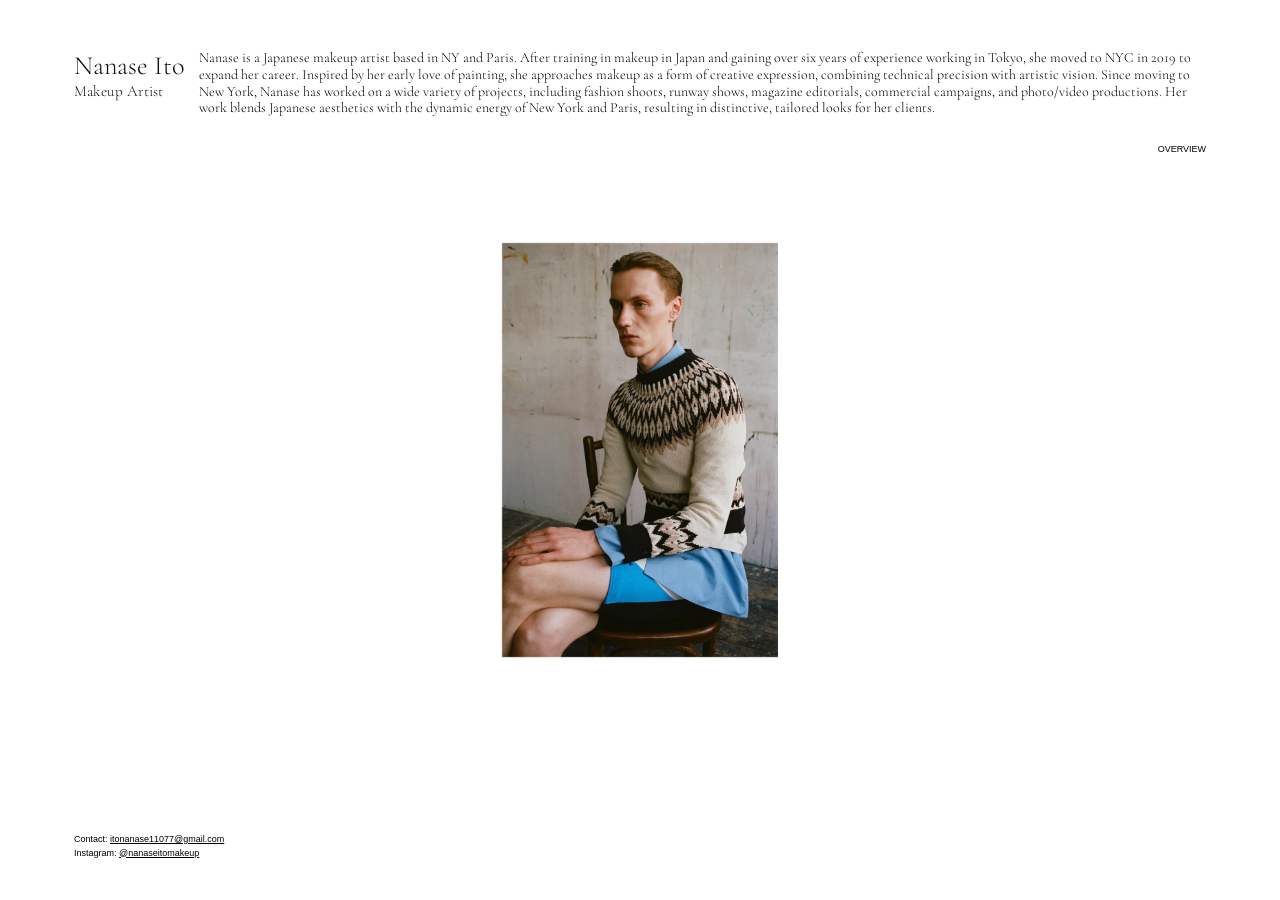
==== commit e1c047fc: "HOME: bold brand and bio on mobile - Load Cormorant Garamond 700 alongside 300 on HOME. - At 767px a" ====
--- a/index.html
+++ b/index.html
@@ -11,7 +11,7 @@
   <link rel="icon" href="data:," />
   <link rel="preconnect" href="https://fonts.googleapis.com" />
   <link rel="preconnect" href="https://fonts.gstatic.com" crossorigin />
-  <link rel="stylesheet" href="https://fonts.googleapis.com/css2?family=Cormorant+Garamond:wght@300&display=swap" />
+  <link rel="stylesheet" href="https://fonts.googleapis.com/css2?family=Cormorant+Garamond:wght@300;700&display=swap" />
   <!-- Brand typography (.brand / .brand-line, --brand-* and their breakpoints) comes from overview.css,
        so HOME and Overview always share the same values. -->
   <link rel="stylesheet" href="overview.css" />
--- a/styles.css
+++ b/styles.css
@@ -523,7 +523,7 @@
   color: #fff;
   mix-blend-mode: difference;
   /* Same family / weight as the brand (overview.css --brand-font, Cormorant Garamond 300) */
-  font: var(--brand-font-weight) clamp(12px, 1.59vw, 22.5px) / 1.2 var(--brand-font);
+  font: var(--brand-font-weight) 14px / 1.2 var(--brand-font); /* mobile: 11px (below) */
   pointer-events: auto;
 }
 :where(:root.single-top) .home-bio p { margin: 0; }
@@ -532,7 +532,7 @@
   clear: both;
   margin-top: clamp(14px, 3vh, 28px);
   text-align: right;
-  font: 400 var(--nav-size) / 1.2 "Helvetica Neue", Helvetica, Arial, sans-serif;
+  font: 400 9px / 1.2 "Helvetica Neue", Helvetica, Arial, sans-serif;
   text-transform: uppercase;
 }
 :where(:root.single-top) .home-nav a { pointer-events: auto; }
@@ -562,7 +562,7 @@
 :where(:root.single-top) .home-contact {
   position: relative;
   margin: 0;
-  font: 400 10px / 1.5 "Helvetica Neue", Helvetica, Arial, sans-serif;
+  font: 400 9px / 1.5 "Helvetica Neue", Helvetica, Arial, sans-serif;
   color: #000;
   pointer-events: none;
   grid-row: 3; /* keep it at the bottom now that the stage is out of the grid */
@@ -570,10 +570,24 @@
 :where(:root.single-top) .home-contact a {
   pointer-events: auto;
   text-decoration: underline;
-  text-underline-offset: 2px;
+  text-underline-offset: 1px;
 }
 
 @media (min-width: 768px) {
   :where(:root.single-top) .scrubber { width: min(46vw, 36.8dvh, 80cqh); }
-  :where(:root.single-top) .home-contact { font-size: 12px; }
-}
+}
+@media (max-width: 767px) {
+  :where(:root.single-top) .home-bio { font-size: 11px; }
+  /* Mobile: brand and bio in bold (Cormorant Garamond 700, loaded in index.html) */
+  :where(:root.single-top) .home-header .brand,
+  :where(:root.single-top) .home-header .brand-sub,
+  :where(:root.single-top) .home-bio { font-weight: 700; }
+}
+/* iPhone (Pro Max 440px wide and narrower): bio slightly larger */
+@media (max-width: 440px) {
+  :where(:root.single-top) .home-bio { font-size: 12px; }
+}
+/* iPhone SE class (375 x 667 or shorter): scrubber 20% smaller than the mobile size above (59.8vw / 80cqh x 0.8) */
+@media (max-width: 375px) and (max-height: 667px) {
+  :where(:root.single-top) .scrubber { width: min(47.84vw, 64cqh); }
+}
